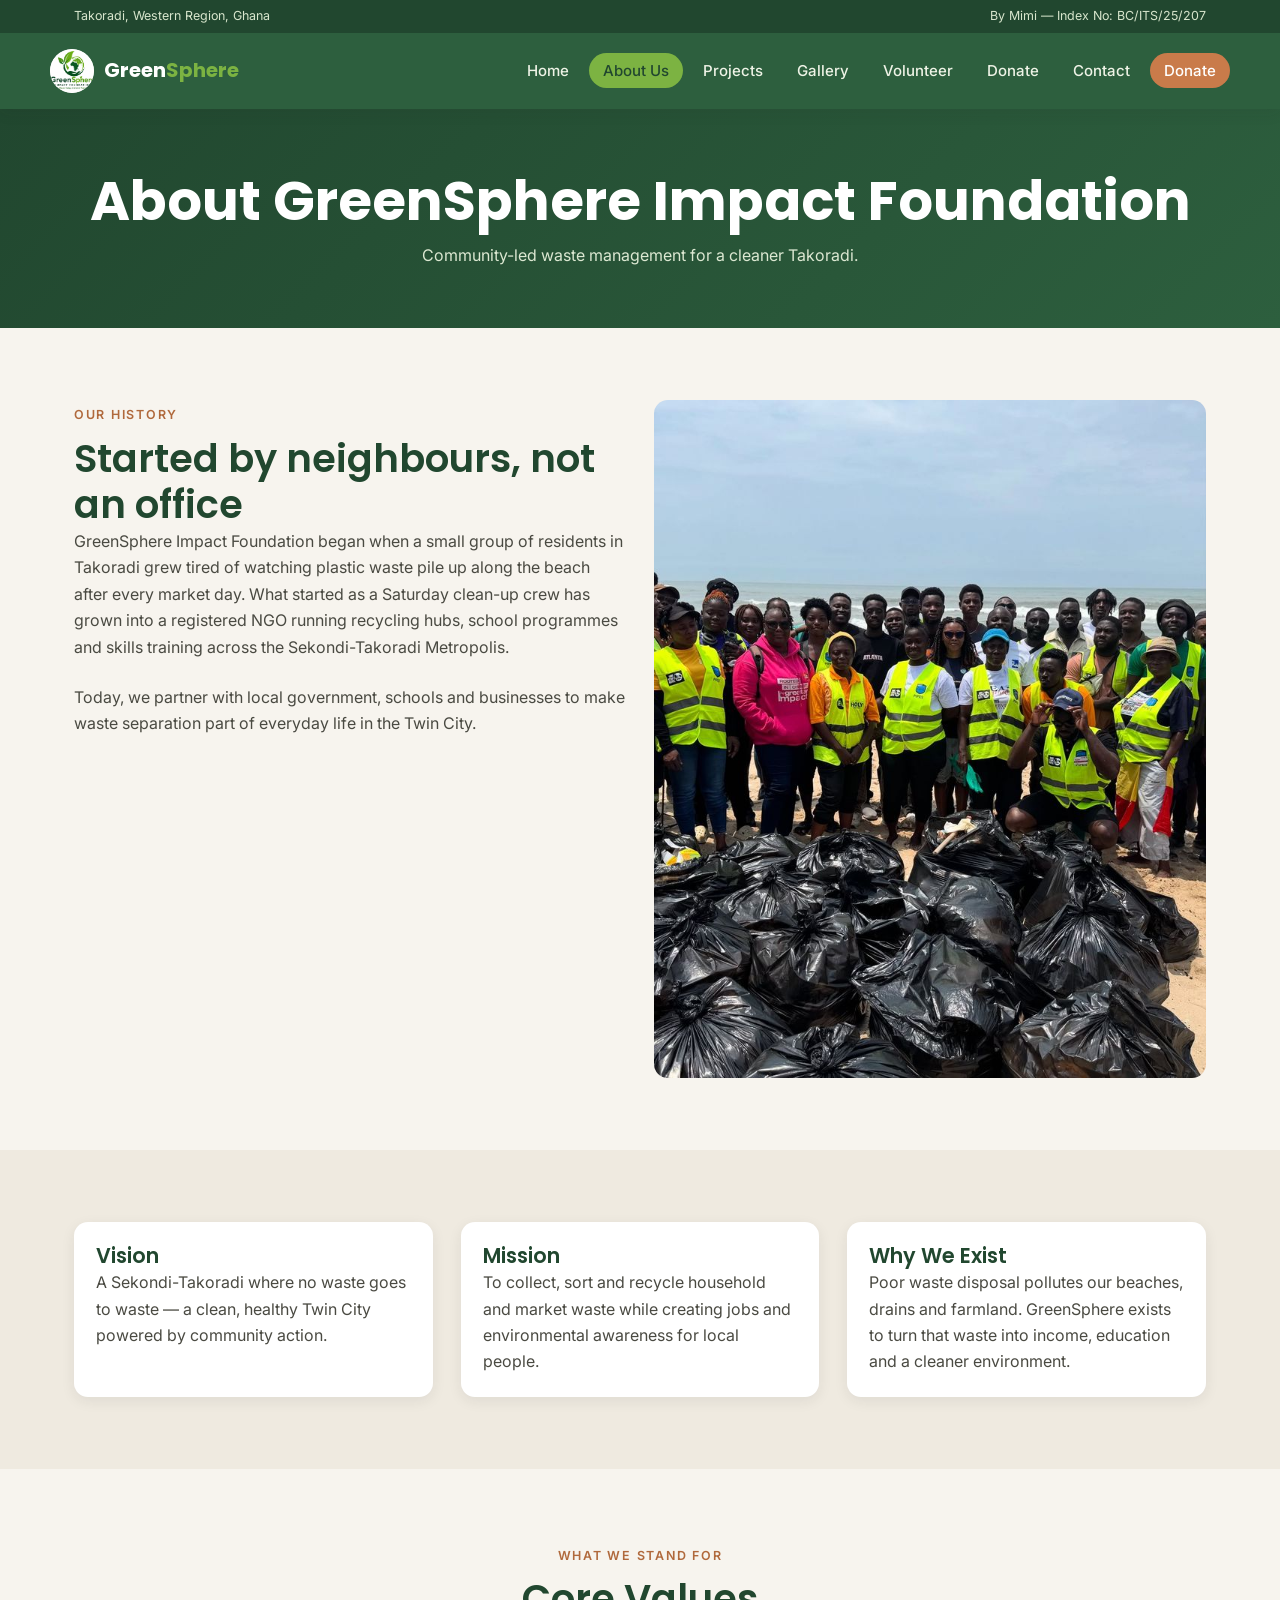
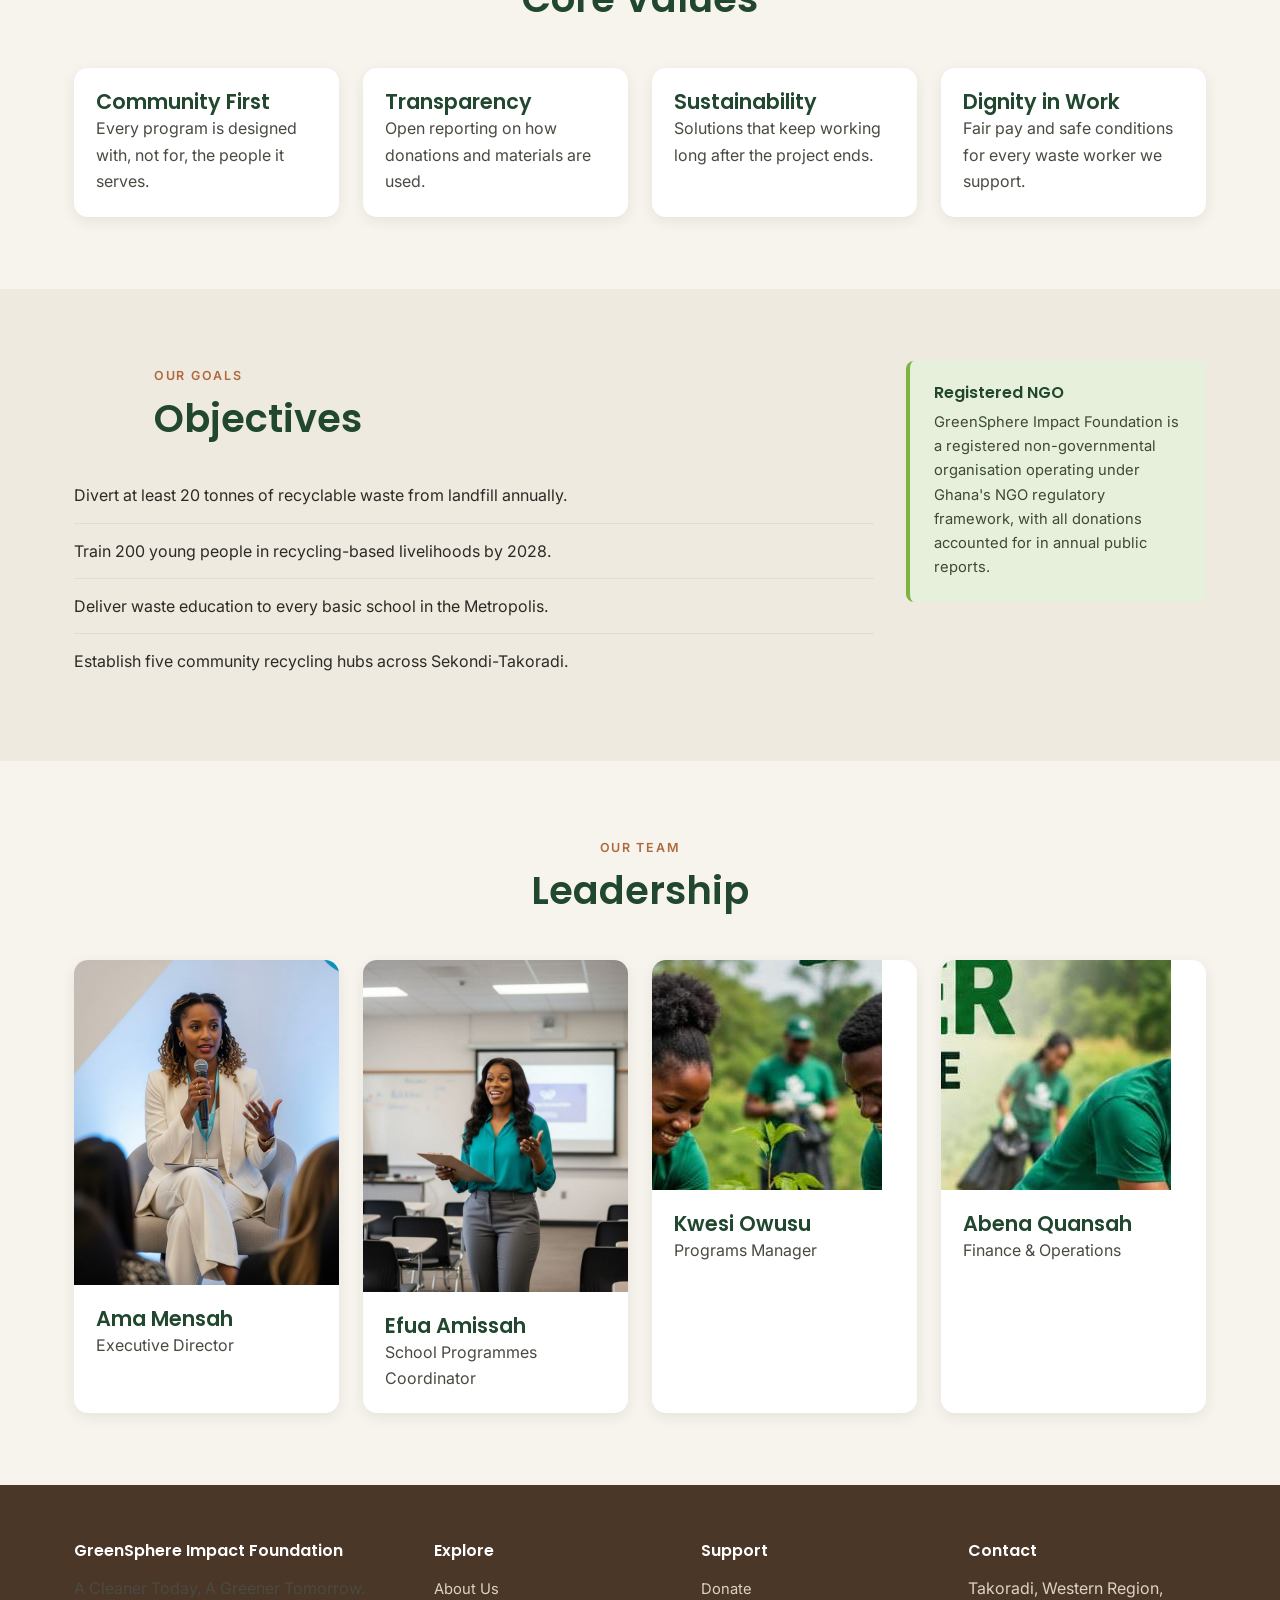
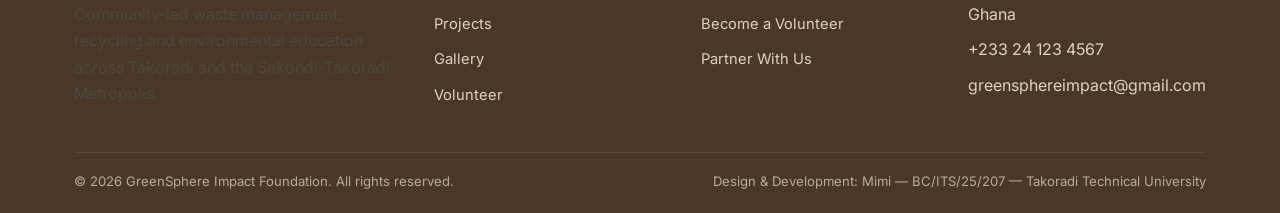
==== about.html @ 4b2a2535 "Add files via upload" ====
<!DOCTYPE html>
<html lang="en">
<head>
<meta charset="UTF-8">
<meta name="viewport" content="width=device-width, initial-scale=1.0">
<title>About Us | GreenSphere Impact Foundation</title>
<meta name="description" content="Learn about GreenSphere Impact Foundation's history, mission and leadership team.">
<link rel="preconnect" href="https://fonts.googleapis.com">
<link href="https://fonts.googleapis.com/css2?family=Poppins:wght@500;600;700&family=Inter:wght@400;500;600&display=swap" rel="stylesheet">
<link rel="stylesheet" href="styles.css">
</head>
<body>
<header class="site-header">
  <div class="top-strip">
    <div class="container">
      <span>Takoradi, Western Region, Ghana</span>
      <span>By Mimi &mdash; Index No: BC/ITS/25/207</span>
    </div>
  </div>
  <nav class="navbar container">
    <a href="index.html" class="brand">
      <span class="brand-mark"><img src="logo.jpeg" alt="GreenSphere Impact Foundation logo"></span>
      <span class="brand-text">Green<span>Sphere</span></span>
    </a>
    <input type="checkbox" id="nav-toggle" class="nav-toggle">
    <label for="nav-toggle" class="hamburger-label" aria-label="Toggle navigation">
      <span></span><span></span><span></span>
    </label>
    <ul class="nav-links">
      <li><a href="index.html">Home</a></li>
<li><a href="about.html" class="active">About Us</a></li>
<li><a href="projects.html">Projects</a></li>
<li><a href="gallery.html">Gallery</a></li>
<li><a href="volunteer.html">Volunteer</a></li>
<li><a href="donate.html">Donate</a></li>
<li><a href="contact.html">Contact</a></li>
<li><a href="donate.html" class="cta">Donate</a></li>

    </ul>
  </nav>
</header>

<main>

<section class="page-banner">
  <div class="container">
    <h1>About GreenSphere Impact Foundation</h1>
    <p>Community-led waste management for a cleaner Takoradi.</p>
  </div>
</section>

<section>
  <div class="container grid-2">
    <div>
      <span class="eyebrow">Our History</span>
      <h2>Started by neighbours, not an office</h2>
      <p>GreenSphere Impact Foundation began when a small group of residents in Takoradi grew tired of watching plastic waste pile up along the beach after every market day. What started as a Saturday clean-up crew has grown into a registered NGO running recycling hubs, school programmes and skills training across the Sekondi-Takoradi Metropolis.</p>
      <p class="mt-24">Today, we partner with local government, schools and businesses to make waste separation part of everyday life in the Twin City.</p>
    </div>
    <img src="environmentvolunteers.jpeg" alt="GreenSphere volunteers at a beach clean-up">
  </div>
</section>

<section class="section-alt">
  <div class="container">
    <div class="grid-3">
      <div class="card"><div class="card-body">
        <h3>Vision</h3>
        <p>A Sekondi-Takoradi where no waste goes to waste &mdash; a clean, healthy Twin City powered by community action.</p>
      </div></div>
      <div class="card"><div class="card-body">
        <h3>Mission</h3>
        <p>To collect, sort and recycle household and market waste while creating jobs and environmental awareness for local people.</p>
      </div></div>
      <div class="card"><div class="card-body">
        <h3>Why We Exist</h3>
        <p>Poor waste disposal pollutes our beaches, drains and farmland. GreenSphere exists to turn that waste into income, education and a cleaner environment.</p>
      </div></div>
    </div>
  </div>
</section>

<section>
  <div class="container">
    <div class="section-head">
      <span class="eyebrow">What We Stand For</span>
      <h2>Core Values</h2>
    </div>
    <div class="grid-4">
      <div class="card"><div class="card-body"><h3>Community First</h3><p>Every program is designed with, not for, the people it serves.</p></div></div>
      <div class="card"><div class="card-body"><h3>Transparency</h3><p>Open reporting on how donations and materials are used.</p></div></div>
      <div class="card"><div class="card-body"><h3>Sustainability</h3><p>Solutions that keep working long after the project ends.</p></div></div>
      <div class="card"><div class="card-body"><h3>Dignity in Work</h3><p>Fair pay and safe conditions for every waste worker we support.</p></div></div>
    </div>
  </div>
</section>

<section class="section-alt">
  <div class="container sidebar-layout">
    <div>
      <div class="section-head" style="text-align:left;margin-bottom:26px;">
        <span class="eyebrow">Our Goals</span>
        <h2>Objectives</h2>
      </div>
      <ul>
        <li style="padding:14px 0;border-bottom:1px solid #e3ddcf;">Divert at least 20 tonnes of recyclable waste from landfill annually.</li>
        <li style="padding:14px 0;border-bottom:1px solid #e3ddcf;">Train 200 young people in recycling-based livelihoods by 2028.</li>
        <li style="padding:14px 0;border-bottom:1px solid #e3ddcf;">Deliver waste education to every basic school in the Metropolis.</li>
        <li style="padding:14px 0;">Establish five community recycling hubs across Sekondi-Takoradi.</li>
      </ul>
    </div>
    <aside class="callout">
      <h4>Registered NGO</h4>
      <p>GreenSphere Impact Foundation is a registered non-governmental organisation operating under Ghana's NGO regulatory framework, with all donations accounted for in annual public reports.</p>
    </aside>
  </div>
</section>

<section>
  <div class="container">
    <div class="section-head">
      <span class="eyebrow">Our Team</span>
      <h2>Leadership</h2>
    </div>
    <div class="grid-4">
      <div class="card"><img src="communityleader.jpeg" alt="Ama Mensah, Executive Director"><div class="card-body"><h3>Ama Mensah</h3><p>Executive Director</p></div></div>
      <div class="card"><img src="schooladministrator.jpeg" alt="Efua Amissah, School Programmes Coordinator"><div class="card-body"><h3>Efua Amissah</h3><p>School Programmes Coordinator</p></div></div>
      <div class="card"><img src="leader-kwesi.jpeg" alt="Kwesi Owusu, Programs Manager"><div class="card-body"><h3>Kwesi Owusu</h3><p>Programs Manager</p></div></div>
      <div class="card"><img src="leader-abena.jpeg" alt="Abena Quansah, Finance and Operations"><div class="card-body"><h3>Abena Quansah</h3><p>Finance &amp; Operations</p></div></div>
    </div>
  </div>
</section>

</main>

<footer class="site-footer">
  <div class="container">
    <div class="footer-grid">
      <div>
        <h4>GreenSphere Impact Foundation</h4>
        <p>A Cleaner Today, A Greener Tomorrow. Community-led waste management, recycling and environmental education across Takoradi and the Sekondi-Takoradi Metropolis.</p>
      </div>
      <div>
        <h4>Explore</h4>
        <ul>
          <li><a href="about.html">About Us</a></li>
          <li><a href="projects.html">Projects</a></li>
          <li><a href="gallery.html">Gallery</a></li>
          <li><a href="volunteer.html">Volunteer</a></li>
        </ul>
      </div>
      <div>
        <h4>Support</h4>
        <ul>
          <li><a href="donate.html">Donate</a></li>
          <li><a href="volunteer.html">Become a Volunteer</a></li>
          <li><a href="contact.html">Partner With Us</a></li>
        </ul>
      </div>
      <div>
        <h4>Contact</h4>
        <ul>
          <li>Takoradi, Western Region, Ghana</li>
          <li>+233 24 123 4567</li>
          <li>greensphereimpact@gmail.com</li>
        </ul>
      </div>
    </div>
    <div class="footer-bottom">
      <span>&copy; 2026 GreenSphere Impact Foundation. All rights reserved.</span>
      <span>Design &amp; Development: Mimi &mdash; BC/ITS/25/207 &mdash; Takoradi Technical University</span>
    </div>
  </div>
</footer>
</body>
</html>
---- styles.css ----
/* ============================================
   EcoReach — Shared Stylesheet
   Waste Management & Recycling NGO
   ============================================ */

:root {
  --forest: #2D5F3E;
  --forest-dark: #21472F;
  --leaf: #7CB342;
  --leaf-light: #E6F0DA;
  --clay: #C97B4A;
  --clay-dark: #B0693C;
  --bark: #4A3728;
  --cream: #F7F4EE;
  --cream-alt: #EFEAE0;
  --charcoal: #2B2B26;
  --white: #FFFFFF;
  --shadow: 0 4px 14px rgba(43, 43, 38, 0.08);
  --shadow-lg: 0 10px 30px rgba(43, 43, 38, 0.14);
  --radius: 14px;
  --radius-sm: 8px;
}

* { margin: 0; padding: 0; box-sizing: border-box; }

html { scroll-behavior: smooth; }

body {
  font-family: 'Inter', sans-serif;
  color: var(--charcoal);
  background: var(--cream);
  line-height: 1.65;
}

h1, h2, h3, h4 {
  font-family: 'Poppins', sans-serif;
  font-weight: 600;
  line-height: 1.2;
  color: var(--forest-dark);
}

h1 { font-size: clamp(2.2rem, 5vw, 3.4rem); font-weight: 700; }
h2 { font-size: clamp(1.7rem, 3.5vw, 2.4rem); }
h3 { font-size: 1.3rem; }

p { color: #4a4a42; }

a { text-decoration: none; color: inherit; }

img { max-width: 100%; display: block; border-radius: var(--radius); }

ul { list-style: none; }

.container {
  max-width: 1180px;
  margin: 0 auto;
  padding: 0 24px;
}

section { padding: 72px 0; }

.eyebrow {
  display: inline-block;
  font-size: 0.78rem;
  font-weight: 600;
  letter-spacing: 0.14em;
  text-transform: uppercase;
  color: var(--clay-dark);
  margin-bottom: 10px;
}

/* ===== Buttons ===== */
.btn {
  display: inline-block;
  padding: 13px 30px;
  border-radius: 999px;
  font-weight: 600;
  font-size: 0.95rem;
  transition: transform 0.2s ease, box-shadow 0.2s ease, background 0.2s ease;
  cursor: pointer;
  border: none;
}
.btn-primary { background: var(--clay); color: var(--white); }
.btn-primary:hover { background: var(--clay-dark); transform: translateY(-2px); box-shadow: var(--shadow); }
.btn-outline { background: transparent; color: var(--white); border: 2px solid var(--white); }
.btn-outline:hover { background: var(--white); color: var(--forest-dark); transform: translateY(-2px); }
.btn-green { background: var(--forest); color: var(--white); }
.btn-green:hover { background: var(--forest-dark); transform: translateY(-2px); box-shadow: var(--shadow); }

/* ===== Header / Nav ===== */
.site-header {
  background: var(--forest);
  position: sticky;
  top: 0;
  z-index: 100;
  box-shadow: var(--shadow);
}
.top-strip {
  background: var(--forest-dark);
  color: #d8e6cd;
  font-size: 0.78rem;
  padding: 6px 0;
}
.top-strip .container { display: flex; justify-content: space-between; flex-wrap: wrap; gap: 6px; }

.navbar {
  display: flex;
  align-items: center;
  justify-content: space-between;
  padding: 16px 0;
}
.brand {
  display: flex;
  align-items: center;
  gap: 10px;
  color: var(--white);
}
.brand-mark {
  width: 44px; height: 44px;
  border-radius: 50%;
  background: var(--white);
  display: flex; align-items: center; justify-content: center;
  overflow: hidden;
  flex-shrink: 0;
}
.brand-mark img { width: 100%; height: 100%; object-fit: cover; border-radius: 50%; }

/* ===== Aside callouts ===== */
.callout {
  background: var(--leaf-light);
  border-left: 4px solid var(--leaf);
  border-radius: var(--radius-sm);
  padding: 22px 24px;
}
.callout h4 { color: var(--forest-dark); margin-bottom: 8px; }
.callout p { color: #3d4a34; font-size: 0.92rem; }
.sidebar-layout { display: grid; grid-template-columns: 1fr 300px; gap: 32px; align-items: start; }
.brand-text { font-family: 'Poppins', sans-serif; font-weight: 700; font-size: 1.25rem; }
.brand-text span { color: var(--leaf); }

.nav-links {
  display: flex;
  gap: 6px;
  align-items: center;
}
.nav-links a {
  color: #eef3e6;
  padding: 8px 14px;
  border-radius: 999px;
  font-size: 0.94rem;
  font-weight: 500;
  transition: background 0.2s ease, color 0.2s ease;
}
.nav-links a:hover, .nav-links a.active {
  background: var(--leaf);
  color: var(--forest-dark);
}
.nav-links a.cta {
  background: var(--clay);
  color: var(--white);
}
.nav-links a.cta:hover { background: var(--clay-dark); }

/* Pure-CSS hamburger */
.nav-toggle { display: none; }
.hamburger-label {
  display: none;
  flex-direction: column;
  gap: 5px;
  cursor: pointer;
  z-index: 200;
}
.hamburger-label span {
  width: 26px; height: 3px;
  background: var(--white);
  border-radius: 2px;
  transition: 0.3s ease;
}

/* ===== Hero ===== */
.hero {
  background: linear-gradient(135deg, var(--forest-dark), var(--forest));
  color: var(--white);
  padding: 100px 0 90px;
}
.hero-grid { display: grid; grid-template-columns: 1.1fr 0.9fr; gap: 50px; align-items: center; }
.hero p.lead { color: #dce8d2; font-size: 1.12rem; max-width: 480px; margin: 18px 0 30px; }
.hero-actions { display: flex; gap: 16px; flex-wrap: wrap; }

.hero-visual {
  background: var(--leaf-light);
  border-radius: var(--radius);
  padding: 28px;
  box-shadow: var(--shadow-lg);
}
.waste-stream { display: flex; flex-direction: column; gap: 14px; }
.stream-row { display: flex; align-items: center; gap: 12px; }
.stream-label { flex: 0 0 110px; font-size: 0.85rem; font-weight: 600; color: var(--forest-dark); }
.stream-bar { flex: 1; height: 16px; background: #d8e0cc; border-radius: 999px; overflow: hidden; }
.stream-fill { height: 100%; border-radius: 999px; }
.stream-pct { flex: 0 0 42px; text-align: right; font-weight: 700; color: var(--bark); font-size: 0.9rem; }

/* ===== Page Banner (interior pages) ===== */
.page-banner {
  background: linear-gradient(135deg, var(--forest-dark), var(--forest));
  color: var(--white);
  padding: 60px 0;
  text-align: center;
}
.page-banner h1 { color: var(--white); }
.page-banner p { color: #dce8d2; margin-top: 8px; }

/* ===== Cards / Grids ===== */
.grid-3 { display: grid; grid-template-columns: repeat(3, 1fr); gap: 28px; }
.grid-2 { display: grid; grid-template-columns: repeat(2, 1fr); gap: 28px; }
.grid-4 { display: grid; grid-template-columns: repeat(4, 1fr); gap: 24px; }

.card {
  background: var(--white);
  border-radius: var(--radius);
  overflow: hidden;
  box-shadow: var(--shadow);
  transition: transform 0.25s ease, box-shadow 0.25s ease;
}
.card:hover { transform: translateY(-6px); box-shadow: var(--shadow-lg); }
.card-body { padding: 22px; }
.card img { border-radius: 0; }
.tag {
  display: inline-block;
  background: var(--leaf-light);
  color: var(--forest-dark);
  font-size: 0.75rem;
  font-weight: 600;
  padding: 4px 12px;
  border-radius: 999px;
  margin-bottom: 10px;
}

.section-alt { background: var(--cream-alt); }
.section-forest { background: var(--forest); color: var(--white); }
.section-forest h2, .section-forest h3 { color: var(--white); }
.section-forest p { color: #dce8d2; }

.section-head { text-align: center; max-width: 640px; margin: 0 auto 46px; }

/* ===== Stats ===== */
.stats-grid { display: grid; grid-template-columns: repeat(4, 1fr); gap: 24px; text-align: center; }
.stat-num { font-family: 'Poppins', sans-serif; font-size: 2.6rem; font-weight: 700; color: var(--leaf); }
.stat-label { font-size: 0.9rem; color: #dce8d2; margin-top: 4px; }

/* ===== Testimonials ===== */
.testimonial {
  background: var(--white);
  border-left: 4px solid var(--clay);
  border-radius: var(--radius-sm);
  padding: 26px;
  box-shadow: var(--shadow);
}
.testimonial p.quote { font-style: italic; color: var(--charcoal); }
.testimonial .who { margin-top: 14px; font-weight: 600; color: var(--forest-dark); font-size: 0.9rem; }

/* ===== Partners ===== */
.partners-row { display: flex; justify-content: space-between; gap: 20px; flex-wrap: wrap; }
.partner-chip {
  flex: 1;
  min-width: 150px;
  text-align: center;
  padding: 22px 14px;
  background: var(--white);
  border-radius: var(--radius-sm);
  font-weight: 600;
  color: var(--forest-dark);
  border: 1px solid #e3ddcf;
}

/* ===== Tables ===== */
table { width: 100%; border-collapse: collapse; background: var(--white); border-radius: var(--radius); overflow: hidden; box-shadow: var(--shadow); }
th, td { padding: 14px 18px; text-align: left; border-bottom: 1px solid #ece7db; }
th { background: var(--forest); color: var(--white); font-family: 'Poppins', sans-serif; font-size: 0.85rem; text-transform: uppercase; letter-spacing: 0.05em; }
tr:last-child td { border-bottom: none; }
tr:hover td { background: var(--leaf-light); }

/* ===== Forms ===== */
.form-card {
  background: var(--white);
  border-radius: var(--radius);
  box-shadow: var(--shadow);
  padding: 36px;
}
.form-grid { display: grid; grid-template-columns: 1fr 1fr; gap: 20px; }
.form-group { display: flex; flex-direction: column; gap: 6px; margin-bottom: 18px; }
.form-group.full { grid-column: 1 / -1; }
label { font-weight: 600; font-size: 0.88rem; color: var(--forest-dark); }
input, select, textarea {
  padding: 12px 14px;
  border: 1.5px solid #ddd5c2;
  border-radius: var(--radius-sm);
  font-family: 'Inter', sans-serif;
  font-size: 0.95rem;
  background: var(--cream);
  color: var(--charcoal);
  transition: border-color 0.2s ease;
}
input:focus, select:focus, textarea:focus { outline: none; border-color: var(--leaf); background: var(--white); }
textarea { resize: vertical; min-height: 110px; }
fieldset { border: 1.5px solid #ddd5c2; border-radius: var(--radius-sm); padding: 16px; margin-bottom: 18px; }
legend { font-weight: 600; color: var(--forest-dark); padding: 0 8px; }
.radio-row, .checkbox-row { display: flex; gap: 18px; flex-wrap: wrap; }
.radio-row label, .checkbox-row label { font-weight: 500; display: flex; align-items: center; gap: 6px; }

/* ===== Donate amounts ===== */
.amount-row { display: flex; gap: 12px; flex-wrap: wrap; margin-bottom: 20px; }
.amount-chip {
  flex: 1;
  min-width: 90px;
  text-align: center;
  padding: 14px;
  border: 1.5px solid #ddd5c2;
  border-radius: var(--radius-sm);
  font-weight: 600;
  color: var(--forest-dark);
  background: var(--cream);
  cursor: pointer;
}
.amount-chip:hover { border-color: var(--leaf); background: var(--leaf-light); }

/* ===== Gallery ===== */
.gallery-grid { display: grid; grid-template-columns: repeat(4, 1fr); grid-auto-rows: 220px; gap: 16px; }
.gallery-grid .g-tall { grid-row: span 2; }
.gallery-grid .g-wide { grid-column: span 2; }
.gallery-item { position: relative; overflow: hidden; border-radius: var(--radius); }
.gallery-item img { width: 100%; height: 100%; object-fit: cover; transition: transform 0.4s ease; }
.gallery-item:hover img { transform: scale(1.08); }
.gallery-cap {
  position: absolute; bottom: 0; left: 0; right: 0;
  background: linear-gradient(transparent, rgba(33,71,47,0.85));
  color: var(--white);
  padding: 30px 14px 12px;
  font-size: 0.85rem;
  font-weight: 600;
}

/* ===== Contact ===== */
.contact-grid { display: grid; grid-template-columns: 0.9fr 1.1fr; gap: 40px; }
.contact-info-item { display: flex; gap: 14px; margin-bottom: 22px; }
.contact-icon {
  flex: 0 0 44px; height: 44px;
  border-radius: 50%;
  background: var(--leaf-light);
  color: var(--forest-dark);
  display: flex; align-items: center; justify-content: center;
  font-weight: 700;
}
.map-placeholder {
  height: 220px;
  background: repeating-linear-gradient(45deg, #e3ddcf, #e3ddcf 10px, #ece7db 10px, #ece7db 20px);
  border-radius: var(--radius);
  display: flex; align-items: center; justify-content: center;
  color: var(--forest-dark);
  font-weight: 600;
  margin-top: 10px;
}
.social-row { display: flex; gap: 12px; margin-top: 16px; }
.social-row a {
  width: 40px; height: 40px;
  border-radius: 50%;
  background: var(--forest);
  color: var(--white);
  display: flex; align-items: center; justify-content: center;
  font-weight: 700;
  font-size: 0.85rem;
  transition: background 0.2s ease;
}
.social-row a:hover { background: var(--clay); }

/* ===== Footer ===== */
.site-footer { background: var(--bark); color: #ddd2c4; padding: 56px 0 20px; }
.footer-grid { display: grid; grid-template-columns: 1.4fr 1fr 1fr 1fr; gap: 36px; margin-bottom: 36px; }
.site-footer h4 { color: var(--white); margin-bottom: 14px; font-size: 1rem; }
.site-footer a { color: #ddd2c4; font-size: 0.92rem; }
.site-footer li { margin-bottom: 9px; }
.site-footer a:hover { color: var(--leaf); }
.footer-bottom {
  border-top: 1px solid #5c4a3a;
  padding-top: 18px;
  font-size: 0.82rem;
  display: flex;
  justify-content: space-between;
  flex-wrap: wrap;
  gap: 8px;
  color: #b8ac9c;
}

/* ===== Utility ===== */
.text-center { text-align: center; }
.mt-24 { margin-top: 24px; }
.mb-24 { margin-bottom: 24px; }

/* ===== Responsive ===== */
@media (max-width: 1024px) {
  .hamburger-label { display: flex; }
  .nav-links {
    position: fixed;
    top: 0; right: -280px;
    width: 260px; height: 100vh;
    background: var(--forest-dark);
    flex-direction: column;
    align-items: flex-start;
    padding: 90px 24px 24px;
    transition: right 0.3s ease;
    box-shadow: -6px 0 20px rgba(0,0,0,0.2);
    z-index: 150;
  }
  .nav-links a { width: 100%; }
  .nav-toggle:checked ~ .nav-links { right: 0; }
}

@media (max-width: 980px) {
  .grid-3, .grid-2, .grid-4, .stats-grid, .footer-grid { grid-template-columns: repeat(2, 1fr); }
  .hero-grid, .contact-grid, .sidebar-layout { grid-template-columns: 1fr; }
  .gallery-grid { grid-template-columns: repeat(2, 1fr); }
  .form-grid { grid-template-columns: 1fr; }
}

@media (max-width: 760px) {
  .stats-grid, .partners-row, .footer-grid, .grid-4 { grid-template-columns: repeat(2, 1fr); }
  .gallery-grid { grid-template-columns: 1fr 1fr; grid-auto-rows: 170px; }
}

@media (max-width: 560px) {
  section { padding: 52px 0; }
  .grid-3, .grid-2, .stats-grid, .partners-row, .footer-grid, .grid-4 { grid-template-columns: 1fr; }
  .gallery-grid { grid-template-columns: 1fr; }
  .gallery-grid .g-tall, .gallery-grid .g-wide { grid-column: span 1; grid-row: span 1; }
  .hero { padding: 70px 0 60px; }
  .amount-row { flex-direction: column; }
  table { display: block; overflow-x: auto; white-space: nowrap; }
}
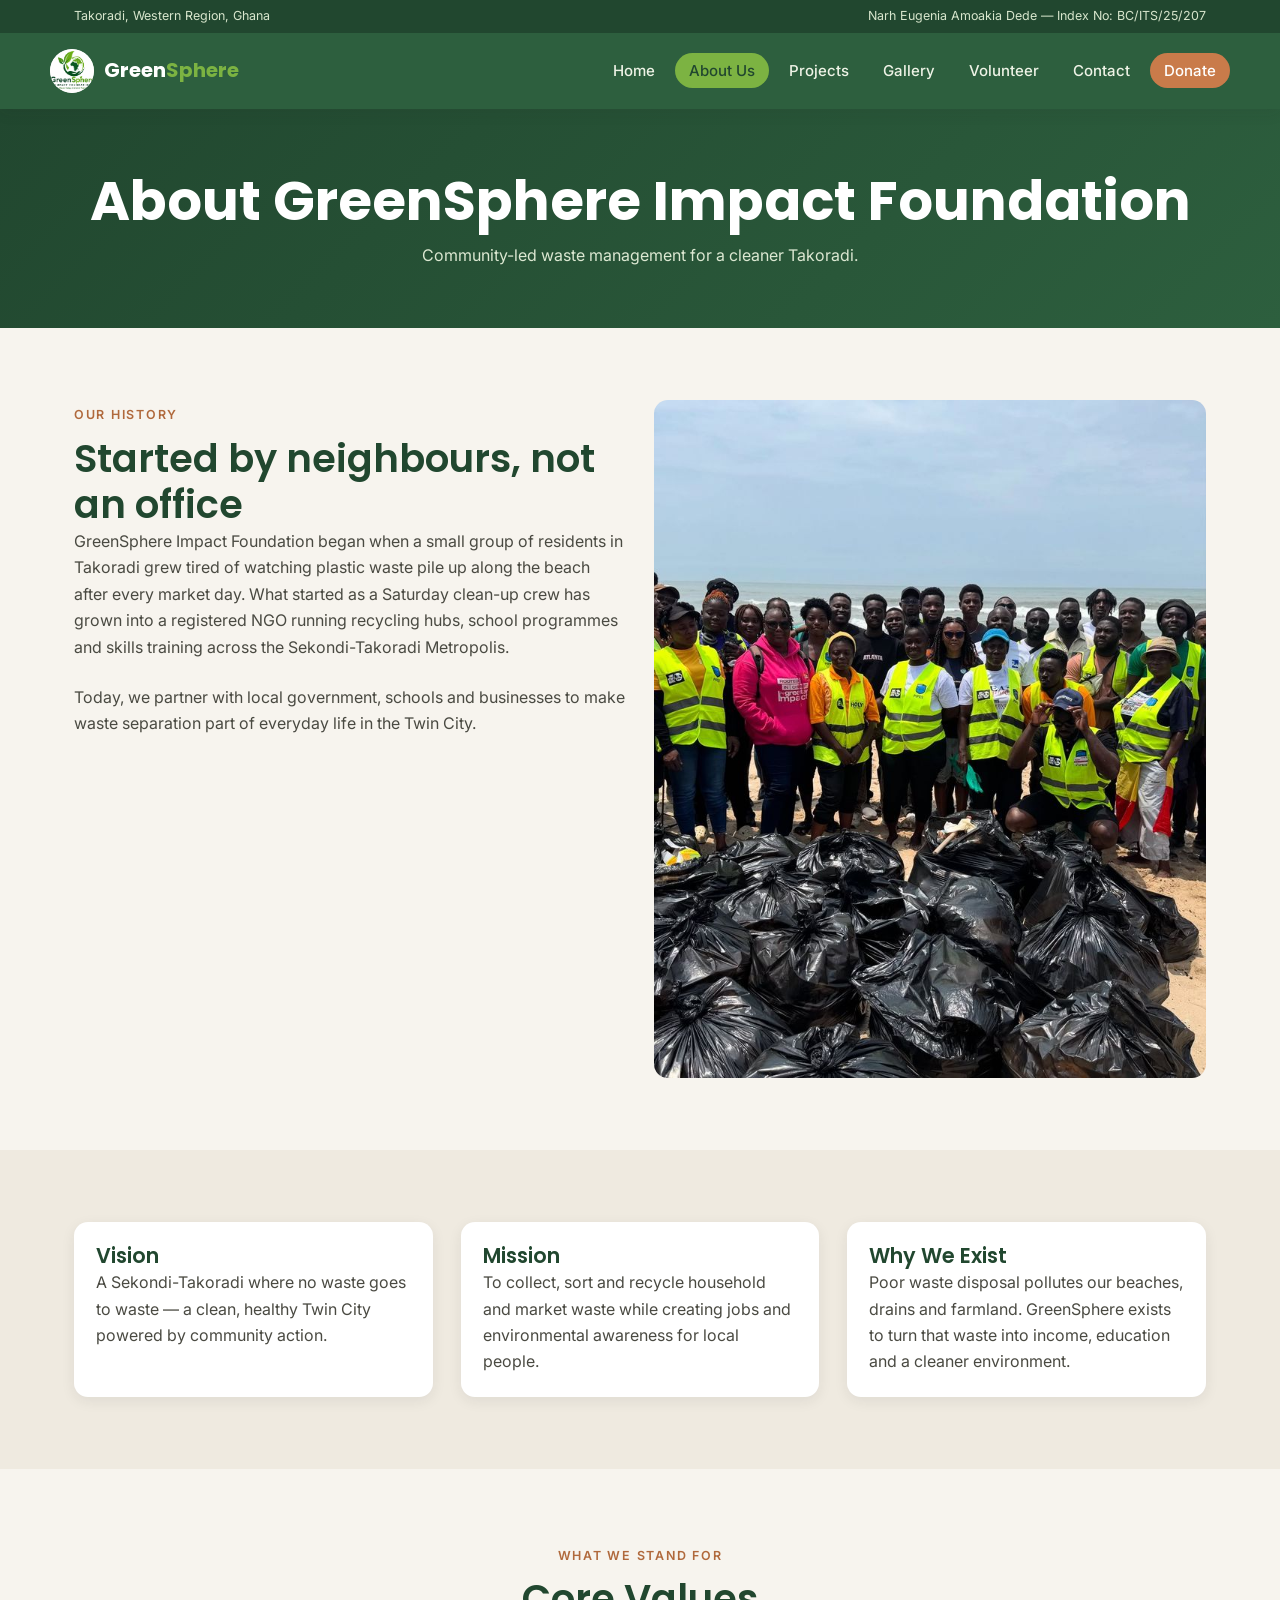
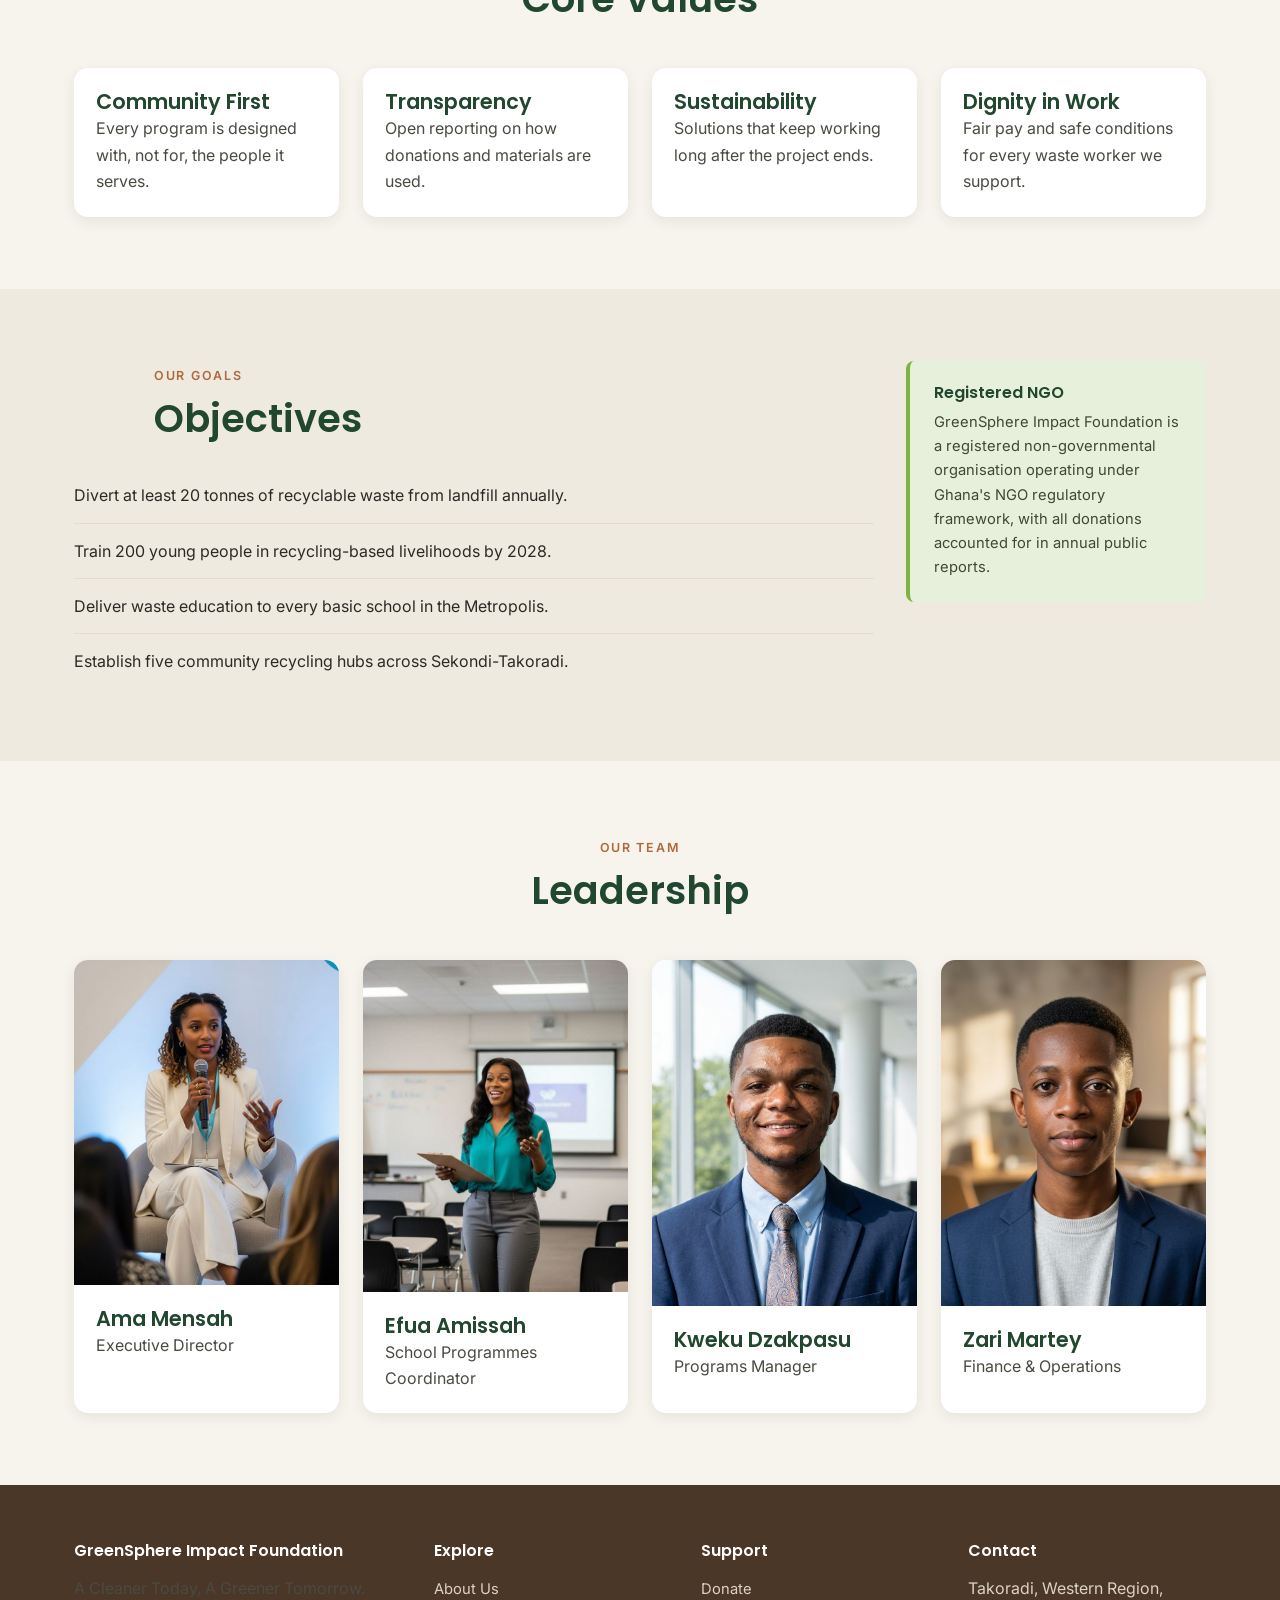
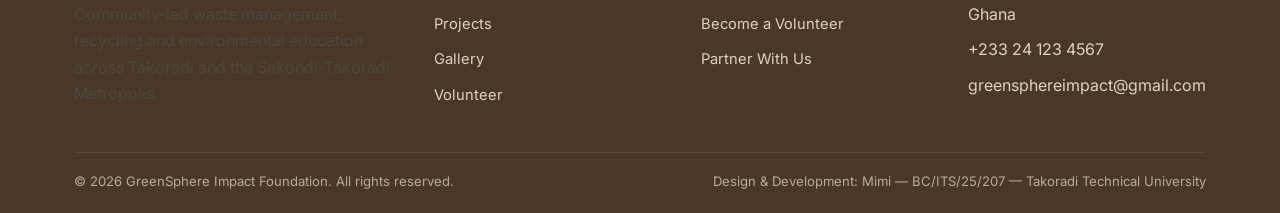
==== commit ec060d8e: "Add files via upload" ====
--- a/about.html
+++ b/about.html
@@ -14,7 +14,7 @@
   <div class="top-strip">
     <div class="container">
       <span>Takoradi, Western Region, Ghana</span>
-      <span>By Mimi &mdash; Index No: BC/ITS/25/207</span>
+      <span>Narh Eugenia Amoakia Dede &mdash; Index No: BC/ITS/25/207</span>
     </div>
   </div>
   <nav class="navbar container">
@@ -32,7 +32,7 @@
 <li><a href="projects.html">Projects</a></li>
 <li><a href="gallery.html">Gallery</a></li>
 <li><a href="volunteer.html">Volunteer</a></li>
-<li><a href="donate.html">Donate</a></li>
+
 <li><a href="contact.html">Contact</a></li>
 <li><a href="donate.html" class="cta">Donate</a></li>
 
@@ -125,8 +125,8 @@
     <div class="grid-4">
       <div class="card"><img src="communityleader.jpeg" alt="Ama Mensah, Executive Director"><div class="card-body"><h3>Ama Mensah</h3><p>Executive Director</p></div></div>
       <div class="card"><img src="schooladministrator.jpeg" alt="Efua Amissah, School Programmes Coordinator"><div class="card-body"><h3>Efua Amissah</h3><p>School Programmes Coordinator</p></div></div>
-      <div class="card"><img src="leader-kwesi.jpeg" alt="Kwesi Owusu, Programs Manager"><div class="card-body"><h3>Kwesi Owusu</h3><p>Programs Manager</p></div></div>
-      <div class="card"><img src="leader-abena.jpeg" alt="Abena Quansah, Finance and Operations"><div class="card-body"><h3>Abena Quansah</h3><p>Finance &amp; Operations</p></div></div>
+      <div class="card"><img src="leader-kwesi.PNG" alt="Kwaku Dzakpasu, Programs Manager"><div class="card-body"><h3>Kweku Dzakpasu</h3><p>Programs Manager</p></div></div>
+      <div class="card"><img src="leader-abena.PNG" alt="Zari Martey , Finance and Operations"><div class="card-body"><h3>Zari Martey  </h3><p>Finance &amp; Operations</p></div></div>
     </div>
   </div>
 </section>
--- a/styles.css
+++ b/styles.css
@@ -162,18 +162,19 @@
 .nav-links a.cta:hover { background: var(--clay-dark); }
 
 /* Pure-CSS hamburger */
-.nav-toggle { display: none; }
+.nav-toggle { display:none; }
 .hamburger-label {
   display: none;
   flex-direction: column;
-  gap: 5px;
+  gap: 10px;
   cursor: pointer;
   z-index: 200;
+  padding-right: 10px;
 }
 .hamburger-label span {
-  width: 26px; height: 3px;
-  background: var(--white);
-  border-radius: 2px;
+  width: 30px; height: 3px;
+  background: var(--white);
+  border-radius: 20px;
   transition: 0.3s ease;
 }
 
@@ -402,12 +403,12 @@
   .nav-links {
     position: fixed;
     top: 0; right: -280px;
-    width: 260px; height: 100vh;
+    width: 180px; height: 100vh;
     background: var(--forest-dark);
     flex-direction: column;
     align-items: flex-start;
     padding: 90px 24px 24px;
-    transition: right 0.3s ease;
+    transition: left 0.3s ease;
     box-shadow: -6px 0 20px rgba(0,0,0,0.2);
     z-index: 150;
   }
